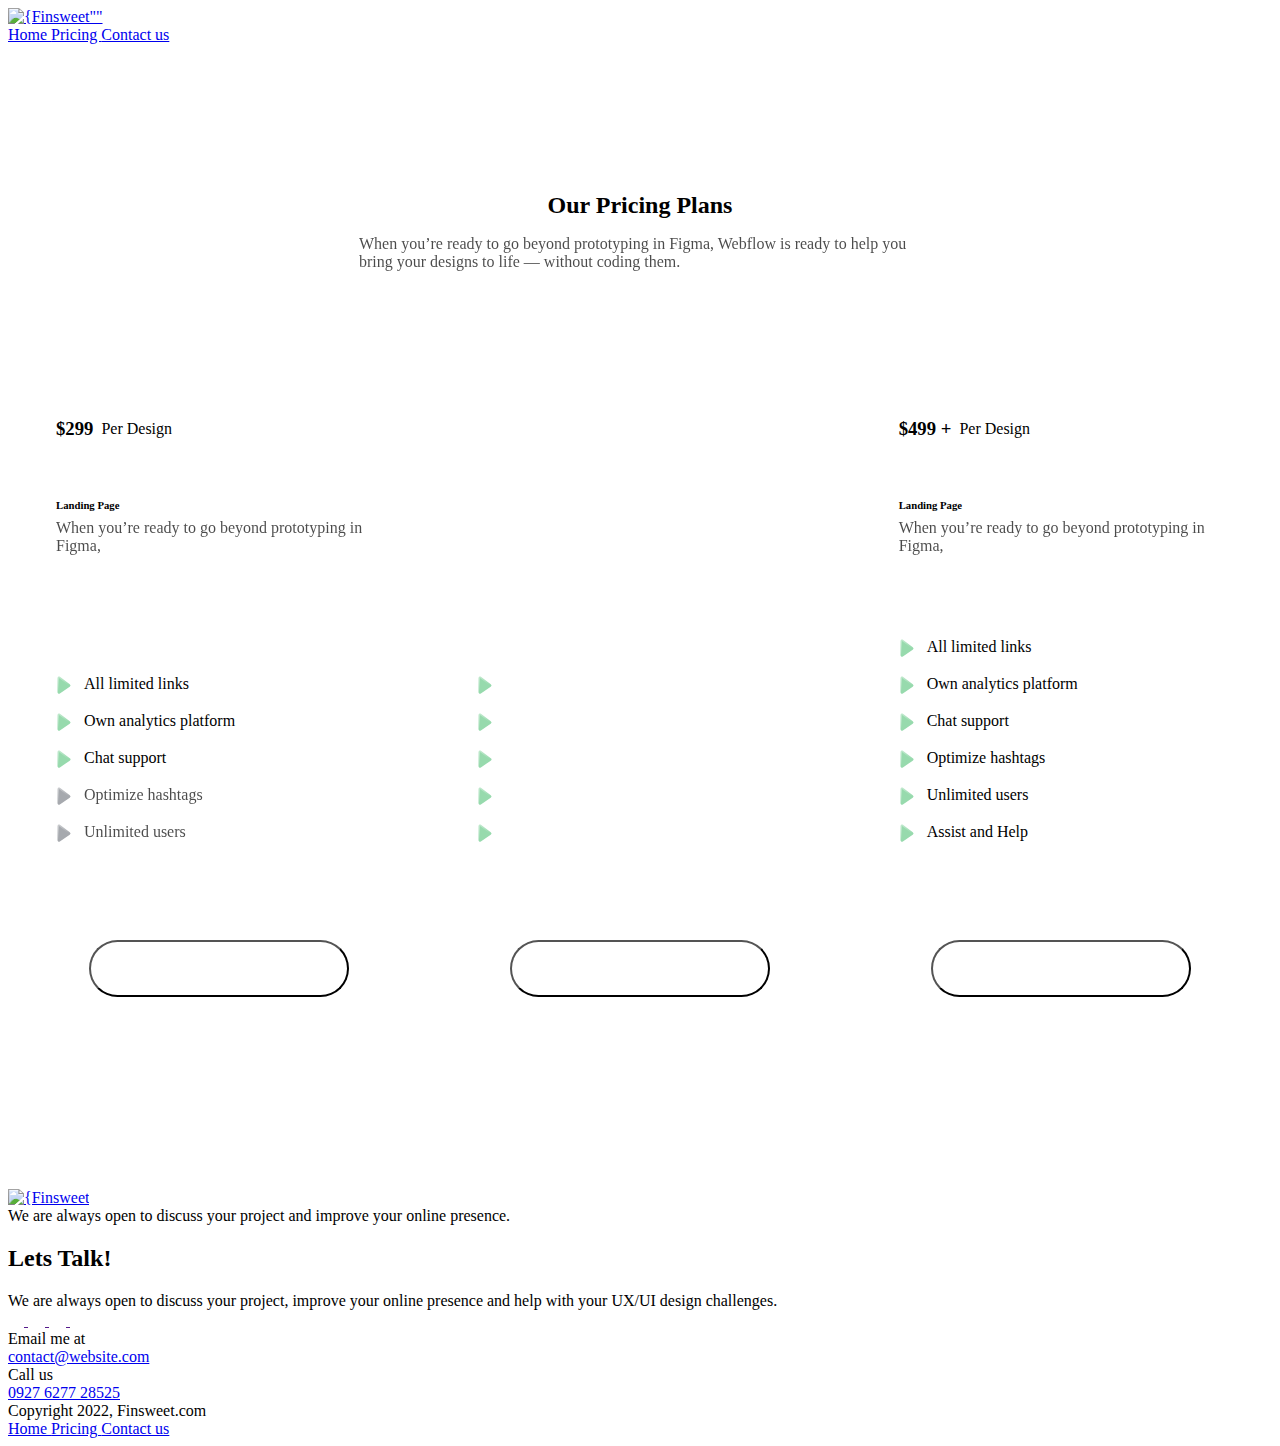
==== Task_1/pricing.html @ 84eacfb2 "implement pricing page" ====
<!doctype html>
<html lang="en">
<head>
  <meta charset="UTF-8">
  <meta
    name="viewport"
    content="width=device-width, user-scalable=no, initial-scale=1.0, maximum-scale=1.0, minimum-scale=1.0">
  <meta
    http-equiv="X-UA-Compatible"
    content="ie=edge">
  <title>{Finsweet</title>
  <link
    rel="stylesheet"
    type="text/css"
    href="styles/style.css">
  <link
    rel="stylesheet"
    type="text/css"
    href="styles/pricing-style.css">
  <link
    rel="preconnect"
    href="https://fonts.googleapis.com">
  <link
    rel="preconnect"
    href="https://fonts.gstatic.com"
    crossorigin>
  <link
    href="https://fonts.googleapis.com/css2?family=Poppins:wght@400;500;600&display=swap"
    rel="stylesheet">
</head>
<body>
<div class="container">
  <header class="home-hero bg-w-100">
    <nav class="navbar">
      <a
        class="navbar__logo"
        href="./">
        <img
          src="assets/images/logo.svg"
          alt={Finsweet"">
      </a>

      <div class="navbar__menu">
        <a
          class="navbar__menu__link"
          href="./">
          Home
        </a>
        <a
          class="navbar__menu__link active"
          href="./pricing.html">
          Pricing
        </a>
        <a
          class="navbar__menu__link rounded-button contact-us-button"
          href="./contact-us.html">
          Contact us
        </a>
      </div>
    </nav>
  </header>

  <section class="pricing">
    <div class="pricing__heading-wrapper">
      <h2 class="pricing__heading">
        Our Pricing Plans
      </h2>

      <div class="pricing__subheading body-2">
        When you’re ready to go beyond prototyping in Figma, Webflow is ready to help you bring your designs to life — without coding them.
      </div>
    </div>

    <div class="pricing__cards-wrapper">
      <div class="pricing__card light-card">
        <div class="pricing__card__price-wrapper">
          <h3 class="pricing__card__price">
            $299
          </h3>

          <div class="pricing__card__price-description body-1">
            Per Design
          </div>
        </div>

        <div class="pricing__card__content">
          <h6 class="pricing__card__heading">
            Landing Page
          </h6>

          <div class="pricing__card__subheading body-2">
            When you’re ready to go beyond prototyping in Figma,
          </div>

          <div class="pricing__card__list">
            <div class="pricing__card__list__item body-1">
              <img
                class="pricing__card__item__list__pointer"
                src="assets/images/triangle-green-pointer.svg"
                alt="pointer">

              All limited links
            </div>

            <div class="pricing__card__list__item body-1">
              <img
                class="pricing__card__item__list__pointer"
                src="assets/images/triangle-green-pointer.svg"
                alt="pointer">

              Own analytics platform
            </div>

            <div class="pricing__card__list__item body-1">
              <img
                class="pricing__card__item__list__pointer"
                src="assets/images/triangle-green-pointer.svg"
                alt="pointer">

              Chat support
            </div>

            <div class="pricing__card__list__item body-1">
              <img
                class="pricing__card__item__list__pointer"
                src="assets/images/triangle-gray-pointer.svg"
                alt="pointer">

              <span class="inactive">
               Optimize hashtags
            </span>
            </div>

            <div class="pricing__card__list__item body-1">
              <img
                class="pricing__card__item__list__pointer"
                src="assets/images/triangle-gray-pointer.svg"
                alt="pointer">

              <span class="inactive">
            Unlimited users
            </span>
            </div>
          </div>
        </div>

        <div class="pricing__card__button-wrapper">
          <button class="pricing__card__button">
            Get started
          </button>
        </div>
      </div>

      <div class="pricing__card dark-card">
        <div class="pricing__card_content-z-index-10">
          <div class="pricing__card__price-wrapper">
            <h3 class="pricing__card__price">
              $399
            </h3>

            <div class="pricing__card__price-description body-1">
              Multi Design
            </div>
          </div>

          <div class="pricing__card__content">
            <h6 class="pricing__card__heading">
              Website Page
            </h6>

            <div class="pricing__card__subheading body-2">
              When you’re ready to go beyond prototyping in Figma, Webflow’s ready to help.
            </div>

            <div class="pricing__card__list">
              <div class="pricing__card__list__item body-1">
                <img
                  class="pricing__card__item__list__pointer"
                  src="assets/images/triangle-green-pointer.svg"
                  alt="pointer">

                All limited links
              </div>

              <div class="pricing__card__list__item body-1">
                <img
                  class="pricing__card__item__list__pointer"
                  src="assets/images/triangle-green-pointer.svg"
                  alt="pointer">

                Own analytics platform
              </div>

              <div class="pricing__card__list__item body-1">
                <img
                  class="pricing__card__item__list__pointer"
                  src="assets/images/triangle-green-pointer.svg"
                  alt="pointer">

                Chat support
              </div>

              <div class="pricing__card__list__item body-1">
                <img
                  class="pricing__card__item__list__pointer"
                  src="assets/images/triangle-green-pointer.svg"
                  alt="pointer">

                <span>
               Optimize hashtags
            </span>
              </div>

              <div class="pricing__card__list__item body-1">
                <img
                  class="pricing__card__item__list__pointer"
                  src="assets/images/triangle-green-pointer.svg"
                  alt="pointer">

                <span>
            Unlimited users
            </span>
              </div>
            </div>
          </div>

          <div class="pricing__card__button-wrapper">
            <button class="pricing__card__button">
              Get started
            </button>
          </div>
        </div>
      </div>

      <div class="pricing__card light-card">
        <div class="pricing__card__price-wrapper">
          <h3 class="pricing__card__price">
            $499 +
          </h3>

          <div class="pricing__card__price-description body-1">
            Per Design
          </div>
        </div>

        <div class="pricing__card__content">
          <h6 class="pricing__card__heading">
            Landing Page
          </h6>

          <div class="pricing__card__subheading body-2">
            When you’re ready to go beyond prototyping in Figma,
          </div>

          <div class="pricing__card__list">
            <div class="pricing__card__list__item body-1">
              <img
                class="pricing__card__item__list__pointer"
                src="assets/images/triangle-green-pointer.svg"
                alt="pointer">

              All limited links
            </div>

            <div class="pricing__card__list__item body-1">
              <img
                class="pricing__card__item__list__pointer"
                src="assets/images/triangle-green-pointer.svg"
                alt="pointer">

              Own analytics platform
            </div>

            <div class="pricing__card__list__item body-1">
              <img
                class="pricing__card__item__list__pointer"
                src="assets/images/triangle-green-pointer.svg"
                alt="pointer">

              Chat support
            </div>

            <div class="pricing__card__list__item body-1">
              <img
                class="pricing__card__item__list__pointer"
                src="assets/images/triangle-green-pointer.svg"
                alt="pointer">

              <span>
               Optimize hashtags
              </span>
            </div>

            <div class="pricing__card__list__item body-1">
              <img
                class="pricing__card__item__list__pointer"
                src="assets/images/triangle-green-pointer.svg"
                alt="pointer">

              <span>
                Unlimited users
              </span>
            </div>

            <div class="pricing__card__list__item body-1">
              <img
                class="pricing__card__item__list__pointer"
                src="assets/images/triangle-green-pointer.svg"
                alt="pointer">

              <span>
                Assist and Help
              </span>
            </div>
          </div>
        </div>

        <div class="pricing__card__button-wrapper">
          <button class="pricing__card__button">
            Contact us
          </button>
        </div>
      </div>
    </div>
  </section>

  <section class="footer">
    <div class="footer__content-wrapper bg-w-100">
      <div class="footer__content">
        <div class="footer__content__item">
          <div class="footer__content__item__logo">
            <a
              href="./">
              <img
                src="assets/images/logo.svg"
                alt="{Finsweet">
            </a>
          </div>

          <div class="footer__content__item__content label-2">
            We are always open to discuss your project and improve your online presence.
          </div>
        </div>

        <div class="footer__content__item">
          <h2 class="footer__content__item__heading">
            Lets Talk!
          </h2>

          <div class="footer__content__item__content body-1">
            We are always open to discuss your project, improve your online presence and help with your UX/UI design challenges.
          </div>

          <div class="footer__content__item__social-media">
            <a
              class="footer__content__item__social-media__item"
              href=""
              onclick="return false;">
              <svg
                width="16"
                height="16"
                viewBox="0 0 16 16"
                fill="none"
                xmlns="http://www.w3.org/2000/svg">
                <g clip-path="url(#clip0_4744_577)">
                  <path
                    d="M16 8a8 8 0 1 0-9.25 7.903v-5.59H4.719V8H6.75V6.237c0-2.005 1.194-3.112 3.022-3.112.875 0 1.79.156 1.79.156V5.25h-1.008c-.994 0-1.304.617-1.304 1.25V8h2.219l-.355 2.313H9.25v5.59A8.002 8.002 0 0 0 16 8Z"
                    fill="#fff"/>
                </g>
                <defs>
                  <clipPath id="clip0_4744_577">
                    <path
                      fill="#fff"
                      d="M0 0h16v16H0z"/>
                  </clipPath>
                </defs>
              </svg>
            </a>

            <a
              class="footer__content__item__social-media__item"
              href=""
              onclick="return false;">
              <svg
                width="17"
                height="16"
                viewBox="0 0 17 16"
                fill="none"
                xmlns="http://www.w3.org/2000/svg">
                <g clip-path="url(#clip0_4744_579)">
                  <path
                    d="M5.7 14.5c6.036 0 9.338-5.002 9.338-9.338 0-.14-.003-.285-.01-.425a6.665 6.665 0 0 0 1.638-1.7 6.472 6.472 0 0 1-1.884.516 3.3 3.3 0 0 0 1.443-1.815 6.598 6.598 0 0 1-2.083.796 3.287 3.287 0 0 0-5.596 2.993A9.323 9.323 0 0 1 1.78 2.1a3.286 3.286 0 0 0 1.016 4.38 3.287 3.287 0 0 1-1.487-.409v.04a3.281 3.281 0 0 0 2.634 3.22 3.28 3.28 0 0 1-1.481.056 3.289 3.289 0 0 0 3.065 2.281 6.583 6.583 0 0 1-4.862 1.358 9.312 9.312 0 0 0 5.033 1.475Z"
                    fill="#fff"/>
                </g>
                <defs>
                  <clipPath id="clip0_4744_579">
                    <path
                      fill="#fff"
                      d="M.666 0h16v16h-16z"/>
                  </clipPath>
                </defs>
              </svg>
            </a>

            <a
              class="footer__content__item__social-media__item"
              href=""
              onclick="return false;">
              <svg
                width="17"
                height="16"
                viewBox="0 0 17 16"
                fill="none"
                xmlns="http://www.w3.org/2000/svg">
                <g
                  clip-path="url(#clip0_4744_581)"
                  fill="#fff">
                  <path
                    d="M8.334 1.44c2.138 0 2.39.01 3.231.048.782.034 1.203.165 1.485.274.371.144.64.32.918.597.282.282.454.547.597.92.11.28.24.705.275 1.484.038.843.047 1.096.047 3.23 0 2.138-.01 2.391-.047 3.232-.034.781-.165 1.203-.275 1.484a2.477 2.477 0 0 1-.597.92 2.46 2.46 0 0 1-.918.596c-.282.11-.707.24-1.485.275-.843.037-1.097.047-3.231.047-2.138 0-2.39-.01-3.231-.047-.782-.034-1.203-.166-1.485-.275a2.472 2.472 0 0 1-.918-.597 2.46 2.46 0 0 1-.597-.919c-.11-.28-.24-.706-.275-1.484-.038-.844-.047-1.097-.047-3.231 0-2.138.01-2.39.047-3.231.034-.782.165-1.204.275-1.485.143-.372.318-.64.597-.919a2.46 2.46 0 0 1 .918-.597c.282-.109.707-.24 1.485-.274.84-.038 1.093-.047 3.231-.047Zm0-1.44C6.162 0 5.89.01 5.037.047c-.85.037-1.434.175-1.94.372a3.905 3.905 0 0 0-1.42.925 3.92 3.92 0 0 0-.924 1.415C.556 3.27.418 3.85.38 4.7.343 5.556.334 5.828.334 8c0 2.172.01 2.444.047 3.297.037.85.175 1.434.372 1.94.206.529.478.976.925 1.42.443.443.89.718 1.415.921.51.197 1.091.335 1.941.372.853.038 1.125.047 3.297.047s2.444-.01 3.297-.047c.85-.037 1.434-.175 1.94-.372a3.91 3.91 0 0 0 1.416-.922c.444-.444.719-.89.922-1.415.197-.51.334-1.091.372-1.941.037-.853.047-1.125.047-3.297s-.01-2.444-.047-3.297c-.038-.85-.175-1.434-.372-1.94a3.747 3.747 0 0 0-.916-1.422 3.91 3.91 0 0 0-1.415-.922c-.51-.197-1.091-.334-1.941-.372-.856-.04-1.128-.05-3.3-.05Z"/>
                  <path d="M8.334 3.89a4.11 4.11 0 0 0 0 8.22 4.11 4.11 0 0 0 0-8.22Zm0 6.776a2.666 2.666 0 1 1 0-5.332 2.666 2.666 0 0 1 0 5.332Zm5.231-6.937a.96.96 0 1 1-1.919 0 .96.96 0 0 1 1.92 0Z"/>
                </g>
                <defs>
                  <clipPath id="clip0_4744_581">
                    <path
                      fill="#fff"
                      d="M.334 0h16v16h-16z"/>
                  </clipPath>
                </defs>
              </svg>
            </a>

            <a
              class="footer__content__item__social-media__item"
              href=""
              onclick="return false;">
              <svg
                width="16"
                height="16"
                viewBox="0 0 16 16"
                fill="none"
                xmlns="http://www.w3.org/2000/svg">
                <g clip-path="url(#clip0_4744_586)">
                  <path
                    d="M14.816 0H1.18C.528 0 0 .516 0 1.153v13.69A1.17 1.17 0 0 0 1.181 16h13.635c.653 0 1.184-.519 1.184-1.153V1.153C16 .516 15.469 0 14.816 0ZM4.746 13.634H2.373V5.997h2.375v7.637ZM3.56 4.956a1.376 1.376 0 1 1-.004-2.751 1.376 1.376 0 0 1 .004 2.751Zm10.075 8.678h-2.372V9.922c0-.885-.015-2.025-1.234-2.025-1.234 0-1.422.966-1.422 1.962v3.775h-2.37V5.997h2.275V7.04h.032c.315-.6 1.09-1.235 2.243-1.235 2.404 0 2.847 1.582 2.847 3.638v4.19Z"
                    fill="#fff"/>
                </g>
                <defs>
                  <clipPath id="clip0_4744_586">
                    <path
                      fill="#fff"
                      d="M0 0h16v16H0z"/>
                  </clipPath>
                </defs>
              </svg>
            </a>
          </div>
        </div>
      </div>

      <div class="footer__contact-info">
        <div class="footer__contact-info__item">
          <div class="footer__contact-info__item__heading label-1">
            Email me at
          </div>

          <a
            class="footer__contact-info__item__content body-1"
            href="mailto: contact@website.com">
            contact@website.com
          </a>
        </div>

        <div class="footer__contact-info__item">
          <div class="footer__contact-info__item__heading label-1">
            Call us
          </div>

          <a
            class="footer__contact-info__item__content body-1"
            href="tel:0927627728525">
            0927 6277 28525
          </a>
        </div>
      </div>
    </div>

    <div class="footer__links-wrapper">
      <div class="body-2">
        Copyright 2022, Finsweet.com
      </div>

      <div class="footer__links">
        <a
          class="footer__links__item body-2"
          href="./">
          Home
        </a>

        <a
          class="footer__links__item body-2"
          href="./pricing.html">
          Pricing
        </a>

        <a
          class="footer__links__item body-2"
          href="./contact-us.html">
          Contact us
        </a>
      </div>
    </div>
  </section>
</div>
</body>
</html>
---- Task_1/styles/pricing-style.css ----
.navbar {
    margin-bottom: 0;
}

.pricing {
    padding: 128px 0;
}

.pricing__heading-wrapper {
    display: flex;
    flex-direction: column;
    align-items: center;
    color: var(--dark-blue);
    margin-bottom: 4rem;
}

.pricing__heading {
    margin-bottom: 1rem;
}

.pricing__subheading {
    opacity: 0.7;
    max-width: 562px;
}

.pricing__cards-wrapper {
    display: flex;
    justify-content: space-between;
}

.pricing__card {
    width: calc((100% - 4rem) / 3);
    padding: 4rem 3rem;
    border-radius: 12px;
    color: var(--dark-blue);
}

.light-card {
    background-color: var(--grey);
}

.dark-card {
    background-color: var(--tint-blue);
    color: #FFF;
    position: relative;
    overflow: hidden;
}

.pricing__card_content-z-index-10 {
    position: relative;
    z-index: 10;
}

.dark-card::after {
    position: absolute;
    content: '';
    top: 0;
    left: 50%;
    translate: -50% -50%;
    background: rgba(255, 255, 255, 0.06);
    width: 1150px;
    height: 1150px;
    border-radius: 50%;
}

.pricing__card__price-wrapper {
    display: flex;
    align-items: center;
    margin-bottom: 1rem;
}

.pricing__card__price {
    margin-right: 0.5rem;
}

.pricing__card__price-description {
    color: var(--royal-blue);
}

.pricing__card.dark-card .pricing__card__price-description {
    color: var(--yellow);
}

.pricing__card__content {
    display: flex;
    flex-direction: column;
    margin-bottom: 6rem;
    height: 370px;
}

.pricing__card__heading {
    margin-bottom: 0.5rem;
}

.pricing__card__subheading {
    opacity: 0.7;
}

.pricing__card__list {
    margin-top: auto;
}

.pricing__card__list__item {
    display: flex;
    color: var(--dark-blue);
}

.pricing__card__list__item:not(:last-child) {
    margin-bottom: 1rem;
}

.pricing__card__item__list__pointer {
    margin-right: 12px;
}

.pricing__card.dark-card .pricing__card__list__item {
    color: #FFF;
}

.pricing__card.dark-card .pricing__card__subheading {
    margin-bottom: 4rem;
}

.inactive {
    opacity: 0.7;
}

.pricing__card__button-wrapper {
    width: 100%;
    display: flex;
    justify-content: center;
}

.pricing__card__button {
    width: 80%;
    border-radius: 41px;
    font-size: 18px;
    padding: 1rem;
    background-color: var(--dark-blue);
    color: #FFF;
}

.pricing__card__button:hover {
    opacity: 0.7;
}

.pricing__card.dark-card .pricing__card__button {
    background-color: var(--yellow);
    color: var(--dark-blue);
}
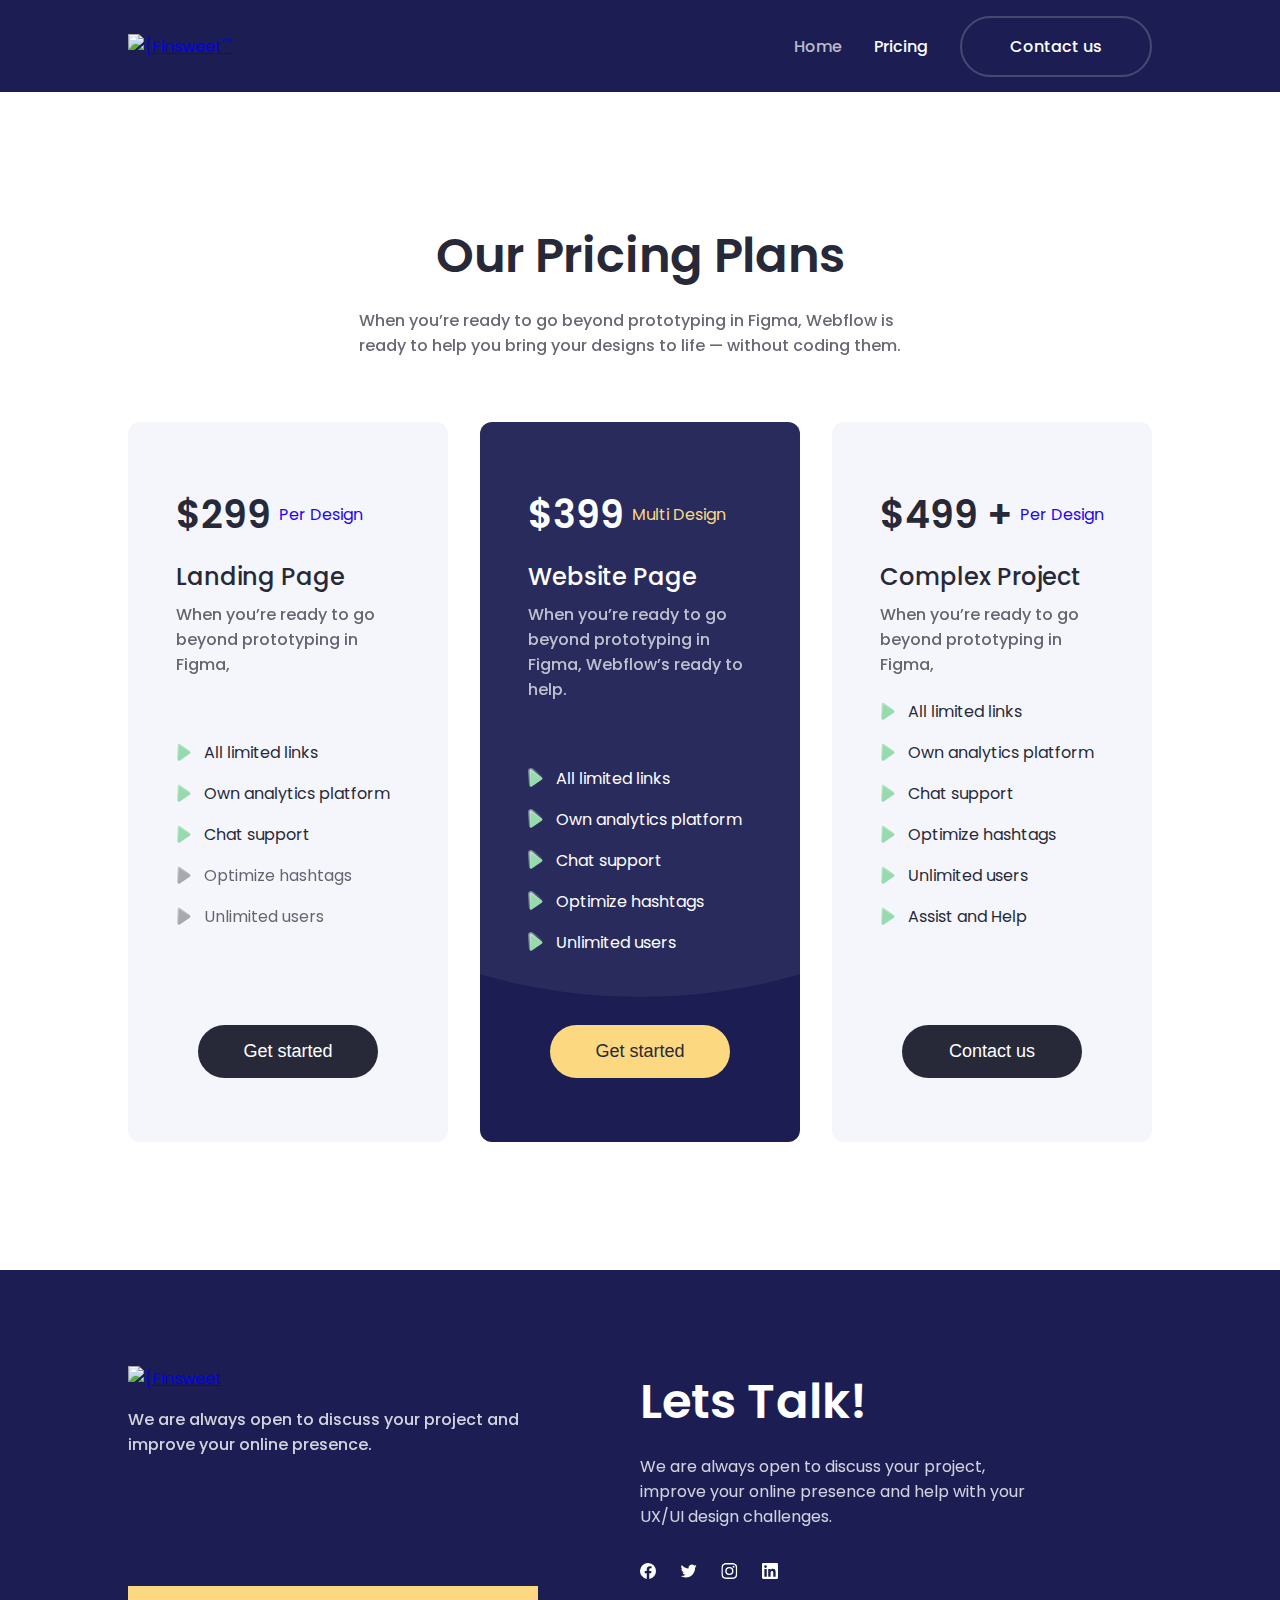
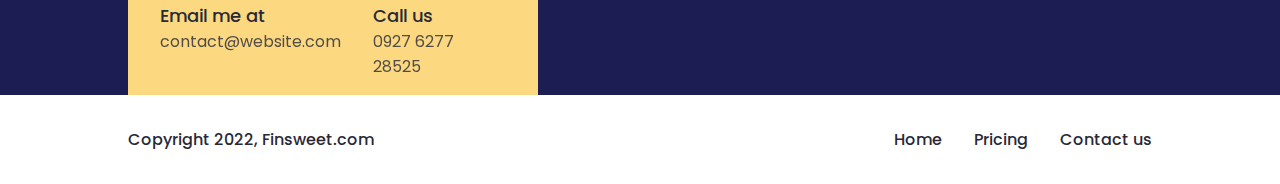
==== commit eca67b95: "refactoring icons" ====
--- a/Task_1/pricing.html
+++ b/Task_1/pricing.html
@@ -96,7 +96,7 @@
             <div class="pricing__card__list__item body-1">
               <img
                 class="pricing__card__item__list__pointer"
-                src="assets/images/triangle-green-pointer.svg"
+                src="assets/images/icons/triangle-green-pointer.svg"
                 alt="pointer">
 
               All limited links
@@ -105,7 +105,7 @@
             <div class="pricing__card__list__item body-1">
               <img
                 class="pricing__card__item__list__pointer"
-                src="assets/images/triangle-green-pointer.svg"
+                src="assets/images/icons/triangle-green-pointer.svg"
                 alt="pointer">
 
               Own analytics platform
@@ -114,7 +114,7 @@
             <div class="pricing__card__list__item body-1">
               <img
                 class="pricing__card__item__list__pointer"
-                src="assets/images/triangle-green-pointer.svg"
+                src="assets/images/icons/triangle-green-pointer.svg"
                 alt="pointer">
 
               Chat support
@@ -123,7 +123,7 @@
             <div class="pricing__card__list__item body-1">
               <img
                 class="pricing__card__item__list__pointer"
-                src="assets/images/triangle-gray-pointer.svg"
+                src="assets/images/icons/triangle-gray-pointer.svg"
                 alt="pointer">
 
               <span class="inactive">
@@ -134,7 +134,7 @@
             <div class="pricing__card__list__item body-1">
               <img
                 class="pricing__card__item__list__pointer"
-                src="assets/images/triangle-gray-pointer.svg"
+                src="assets/images/icons/triangle-gray-pointer.svg"
                 alt="pointer">
 
               <span class="inactive">
@@ -176,7 +176,7 @@
               <div class="pricing__card__list__item body-1">
                 <img
                   class="pricing__card__item__list__pointer"
-                  src="assets/images/triangle-green-pointer.svg"
+                  src="assets/images/icons/triangle-green-pointer.svg"
                   alt="pointer">
 
                 All limited links
@@ -185,7 +185,7 @@
               <div class="pricing__card__list__item body-1">
                 <img
                   class="pricing__card__item__list__pointer"
-                  src="assets/images/triangle-green-pointer.svg"
+                  src="assets/images/icons/triangle-green-pointer.svg"
                   alt="pointer">
 
                 Own analytics platform
@@ -194,7 +194,7 @@
               <div class="pricing__card__list__item body-1">
                 <img
                   class="pricing__card__item__list__pointer"
-                  src="assets/images/triangle-green-pointer.svg"
+                  src="assets/images/icons/triangle-green-pointer.svg"
                   alt="pointer">
 
                 Chat support
@@ -203,7 +203,7 @@
               <div class="pricing__card__list__item body-1">
                 <img
                   class="pricing__card__item__list__pointer"
-                  src="assets/images/triangle-green-pointer.svg"
+                  src="assets/images/icons/triangle-green-pointer.svg"
                   alt="pointer">
 
                 <span>
@@ -214,7 +214,7 @@
               <div class="pricing__card__list__item body-1">
                 <img
                   class="pricing__card__item__list__pointer"
-                  src="assets/images/triangle-green-pointer.svg"
+                  src="assets/images/icons/triangle-green-pointer.svg"
                   alt="pointer">
 
                 <span>
@@ -245,7 +245,7 @@
 
         <div class="pricing__card__content">
           <h6 class="pricing__card__heading">
-            Landing Page
+            Complex Project
           </h6>
 
           <div class="pricing__card__subheading body-2">
@@ -256,7 +256,7 @@
             <div class="pricing__card__list__item body-1">
               <img
                 class="pricing__card__item__list__pointer"
-                src="assets/images/triangle-green-pointer.svg"
+                src="assets/images/icons/triangle-green-pointer.svg"
                 alt="pointer">
 
               All limited links
@@ -265,7 +265,7 @@
             <div class="pricing__card__list__item body-1">
               <img
                 class="pricing__card__item__list__pointer"
-                src="assets/images/triangle-green-pointer.svg"
+                src="assets/images/icons/triangle-green-pointer.svg"
                 alt="pointer">
 
               Own analytics platform
@@ -274,7 +274,7 @@
             <div class="pricing__card__list__item body-1">
               <img
                 class="pricing__card__item__list__pointer"
-                src="assets/images/triangle-green-pointer.svg"
+                src="assets/images/icons/triangle-green-pointer.svg"
                 alt="pointer">
 
               Chat support
@@ -283,7 +283,7 @@
             <div class="pricing__card__list__item body-1">
               <img
                 class="pricing__card__item__list__pointer"
-                src="assets/images/triangle-green-pointer.svg"
+                src="assets/images/icons/triangle-green-pointer.svg"
                 alt="pointer">
 
               <span>
@@ -294,7 +294,7 @@
             <div class="pricing__card__list__item body-1">
               <img
                 class="pricing__card__item__list__pointer"
-                src="assets/images/triangle-green-pointer.svg"
+                src="assets/images/icons/triangle-green-pointer.svg"
                 alt="pointer">
 
               <span>
@@ -305,7 +305,7 @@
             <div class="pricing__card__list__item body-1">
               <img
                 class="pricing__card__item__list__pointer"
-                src="assets/images/triangle-green-pointer.svg"
+                src="assets/images/icons/triangle-green-pointer.svg"
                 alt="pointer">
 
               <span>
@@ -356,102 +356,36 @@
               class="footer__content__item__social-media__item"
               href=""
               onclick="return false;">
-              <svg
-                width="16"
-                height="16"
-                viewBox="0 0 16 16"
-                fill="none"
-                xmlns="http://www.w3.org/2000/svg">
-                <g clip-path="url(#clip0_4744_577)">
-                  <path
-                    d="M16 8a8 8 0 1 0-9.25 7.903v-5.59H4.719V8H6.75V6.237c0-2.005 1.194-3.112 3.022-3.112.875 0 1.79.156 1.79.156V5.25h-1.008c-.994 0-1.304.617-1.304 1.25V8h2.219l-.355 2.313H9.25v5.59A8.002 8.002 0 0 0 16 8Z"
-                    fill="#fff"/>
-                </g>
-                <defs>
-                  <clipPath id="clip0_4744_577">
-                    <path
-                      fill="#fff"
-                      d="M0 0h16v16H0z"/>
-                  </clipPath>
-                </defs>
-              </svg>
+              <img
+                src="assets/images/social-media/facebook.svg"
+                alt="facebook">
             </a>
 
             <a
               class="footer__content__item__social-media__item"
               href=""
               onclick="return false;">
-              <svg
-                width="17"
-                height="16"
-                viewBox="0 0 17 16"
-                fill="none"
-                xmlns="http://www.w3.org/2000/svg">
-                <g clip-path="url(#clip0_4744_579)">
-                  <path
-                    d="M5.7 14.5c6.036 0 9.338-5.002 9.338-9.338 0-.14-.003-.285-.01-.425a6.665 6.665 0 0 0 1.638-1.7 6.472 6.472 0 0 1-1.884.516 3.3 3.3 0 0 0 1.443-1.815 6.598 6.598 0 0 1-2.083.796 3.287 3.287 0 0 0-5.596 2.993A9.323 9.323 0 0 1 1.78 2.1a3.286 3.286 0 0 0 1.016 4.38 3.287 3.287 0 0 1-1.487-.409v.04a3.281 3.281 0 0 0 2.634 3.22 3.28 3.28 0 0 1-1.481.056 3.289 3.289 0 0 0 3.065 2.281 6.583 6.583 0 0 1-4.862 1.358 9.312 9.312 0 0 0 5.033 1.475Z"
-                    fill="#fff"/>
-                </g>
-                <defs>
-                  <clipPath id="clip0_4744_579">
-                    <path
-                      fill="#fff"
-                      d="M.666 0h16v16h-16z"/>
-                  </clipPath>
-                </defs>
-              </svg>
+              <img
+                src="assets/images/social-media/twitter.svg"
+                alt="twitter">
             </a>
 
             <a
               class="footer__content__item__social-media__item"
               href=""
               onclick="return false;">
-              <svg
-                width="17"
-                height="16"
-                viewBox="0 0 17 16"
-                fill="none"
-                xmlns="http://www.w3.org/2000/svg">
-                <g
-                  clip-path="url(#clip0_4744_581)"
-                  fill="#fff">
-                  <path
-                    d="M8.334 1.44c2.138 0 2.39.01 3.231.048.782.034 1.203.165 1.485.274.371.144.64.32.918.597.282.282.454.547.597.92.11.28.24.705.275 1.484.038.843.047 1.096.047 3.23 0 2.138-.01 2.391-.047 3.232-.034.781-.165 1.203-.275 1.484a2.477 2.477 0 0 1-.597.92 2.46 2.46 0 0 1-.918.596c-.282.11-.707.24-1.485.275-.843.037-1.097.047-3.231.047-2.138 0-2.39-.01-3.231-.047-.782-.034-1.203-.166-1.485-.275a2.472 2.472 0 0 1-.918-.597 2.46 2.46 0 0 1-.597-.919c-.11-.28-.24-.706-.275-1.484-.038-.844-.047-1.097-.047-3.231 0-2.138.01-2.39.047-3.231.034-.782.165-1.204.275-1.485.143-.372.318-.64.597-.919a2.46 2.46 0 0 1 .918-.597c.282-.109.707-.24 1.485-.274.84-.038 1.093-.047 3.231-.047Zm0-1.44C6.162 0 5.89.01 5.037.047c-.85.037-1.434.175-1.94.372a3.905 3.905 0 0 0-1.42.925 3.92 3.92 0 0 0-.924 1.415C.556 3.27.418 3.85.38 4.7.343 5.556.334 5.828.334 8c0 2.172.01 2.444.047 3.297.037.85.175 1.434.372 1.94.206.529.478.976.925 1.42.443.443.89.718 1.415.921.51.197 1.091.335 1.941.372.853.038 1.125.047 3.297.047s2.444-.01 3.297-.047c.85-.037 1.434-.175 1.94-.372a3.91 3.91 0 0 0 1.416-.922c.444-.444.719-.89.922-1.415.197-.51.334-1.091.372-1.941.037-.853.047-1.125.047-3.297s-.01-2.444-.047-3.297c-.038-.85-.175-1.434-.372-1.94a3.747 3.747 0 0 0-.916-1.422 3.91 3.91 0 0 0-1.415-.922c-.51-.197-1.091-.334-1.941-.372-.856-.04-1.128-.05-3.3-.05Z"/>
-                  <path d="M8.334 3.89a4.11 4.11 0 0 0 0 8.22 4.11 4.11 0 0 0 0-8.22Zm0 6.776a2.666 2.666 0 1 1 0-5.332 2.666 2.666 0 0 1 0 5.332Zm5.231-6.937a.96.96 0 1 1-1.919 0 .96.96 0 0 1 1.92 0Z"/>
-                </g>
-                <defs>
-                  <clipPath id="clip0_4744_581">
-                    <path
-                      fill="#fff"
-                      d="M.334 0h16v16h-16z"/>
-                  </clipPath>
-                </defs>
-              </svg>
+              <img
+                src="assets/images/social-media/instagram.svg"
+                alt="instagram">
             </a>
 
             <a
               class="footer__content__item__social-media__item"
               href=""
               onclick="return false;">
-              <svg
-                width="16"
-                height="16"
-                viewBox="0 0 16 16"
-                fill="none"
-                xmlns="http://www.w3.org/2000/svg">
-                <g clip-path="url(#clip0_4744_586)">
-                  <path
-                    d="M14.816 0H1.18C.528 0 0 .516 0 1.153v13.69A1.17 1.17 0 0 0 1.181 16h13.635c.653 0 1.184-.519 1.184-1.153V1.153C16 .516 15.469 0 14.816 0ZM4.746 13.634H2.373V5.997h2.375v7.637ZM3.56 4.956a1.376 1.376 0 1 1-.004-2.751 1.376 1.376 0 0 1 .004 2.751Zm10.075 8.678h-2.372V9.922c0-.885-.015-2.025-1.234-2.025-1.234 0-1.422.966-1.422 1.962v3.775h-2.37V5.997h2.275V7.04h.032c.315-.6 1.09-1.235 2.243-1.235 2.404 0 2.847 1.582 2.847 3.638v4.19Z"
-                    fill="#fff"/>
-                </g>
-                <defs>
-                  <clipPath id="clip0_4744_586">
-                    <path
-                      fill="#fff"
-                      d="M0 0h16v16H0z"/>
-                  </clipPath>
-                </defs>
-              </svg>
+              <img
+                src="assets/images/social-media/linkedin.svg"
+                alt="linkedin">
             </a>
           </div>
         </div>
--- a/Task_1/styles/style.css
+++ b/Task_1/styles/style.css
@@ -0,0 +1,604 @@
+:root {
+    /*Colors*/
+    --royal-blue: #2405F2;
+    --dark-blue: #282938;;
+    --grey: #f4f6fc;
+    --grey_rgb: 244, 246, 252;
+    --yellow: #FCD980;
+    --tint-blue: #1C1E53;
+    --tint-blue_rgb: 28, 30, 83;
+    --accent: #EEF4FA;
+    --light-yellow: rgba(252, 217, 128, 0.1);
+    --hover-yellow: #FDE4A6;
+    --hover-dark-blue: #535460;
+
+    /*Font-size*/
+    --regular-size: 16px;
+}
+
+* {
+    padding: 0;
+    margin: 0;
+    box-sizing: border-box;
+}
+
+button {
+    border: none;
+    cursor: pointer;
+    background: transparent;
+}
+
+body {
+    font-family: 'Poppins', sans-serif;
+    font-size: var(--regular-size);
+    font-weight: 400;
+    overflow-x: hidden;
+    min-height: 100vh;
+}
+
+h1 {
+    font-size: 54px;
+    font-weight: 600;
+}
+
+h2 {
+    font-size: 48px;
+    font-weight: 600;
+}
+
+h3 {
+    font-size: 38px;
+    font-weight: 600;
+}
+
+h4 {
+    font-size: 36px;
+    font-weight: 500;
+}
+
+h5 {
+    font-size: 32px;
+    font-weight: 500;
+}
+
+h6 {
+    font-size: 24px;
+    font-weight: 500;
+}
+
+.body-1 {
+    font-size: var(--regular-size);
+    font-weight: 400;
+}
+
+.body-2 {
+    font-size: var(--regular-size);
+    font-weight: 500;
+}
+
+.label-1 {
+    font-size: 18px;
+    font-weight: 500;
+}
+
+.label-2 {
+    font-size: var(--regular-size);
+    font-weight: 500;
+}
+
+.white-text {
+    color: #FFF;
+}
+
+.d-flex {
+    display: flex;
+}
+
+.ml-2 {
+    margin-left: 0.5rem;
+}
+
+.mr-2 {
+    margin-right: 0.5rem;
+}
+
+.ml-3 {
+    margin-left: 1rem;
+}
+
+.mr-3 {
+    margin-right: 1rem;
+}
+
+.container {
+    width: 80vw;
+    min-height: 100vh;
+    margin: 0 auto;
+    display: flex;
+    flex-direction: column;
+    justify-content: space-between;
+}
+
+.home-hero {
+    display: flex;
+    flex-direction: column;
+    background-color: var(--tint-blue);
+}
+
+.bg-w-100 {
+    margin-left: -10vw !important;
+    margin-right: -10vw !important;
+    padding-right: 10vw !important;
+    padding-left: 10vw !important;
+}
+
+.navbar {
+    display: flex;
+    justify-content: space-between;
+    align-items: center;
+    color: #fff;
+    height: 92px;
+    margin-bottom: 126px;
+}
+
+.navbar__logo:hover {
+    opacity: 0.7;
+}
+
+.navbar__menu {
+    display: flex;
+    align-items: center;
+}
+
+.navbar__menu__link {
+    color: #BBBBCB;
+    font-size: var(--regular-size);
+    font-weight: 500;
+    text-decoration: none;
+}
+
+.navbar__menu__link:not(:last-child) {
+    margin-right: 2rem;
+}
+
+.navbar__menu__link.active {
+    color: #FFF;
+}
+
+.navbar__menu__link:hover {
+    color: #FFF;
+}
+
+.rounded-button {
+    border-radius: 41px;
+    padding: 1rem 3rem;
+}
+
+.contact-us-button {
+    color: #FFF;
+    border: 2px solid rgba(var(--grey_rgb), 0.2);
+}
+
+.contact-us-button:hover, .contact-us-button.active {
+    border-color: rgb(var(--grey_rgb));
+}
+
+.home-hero__body {
+    display: flex;
+    justify-content: space-between;
+    margin-bottom: 128px;
+}
+
+.home-hero__heading-wrapper {
+    width: 40%;
+}
+
+.home-hero__illustration-wrapper {
+    display: flex;
+    align-items: flex-start;
+    justify-content: flex-end;
+    width: 50%;
+}
+
+.home-hero__heading {
+    color: #FFF;
+    margin-bottom: 2rem;
+}
+
+.home-hero__subheading {
+    color: #FFF;
+    opacity: 0.7;
+    margin-bottom: 3rem;
+}
+
+.yellow-button {
+    background-color: var(--yellow);
+    color: var(--dark-blue);
+    font-size: 18px;
+    font-weight: 500;
+}
+
+.yellow-button:hover {
+    background-color: var(--hover-yellow);
+}
+
+.home-hero__heading-buttons {
+    display: flex;
+    align-items: center;
+}
+
+.home-hero__heading-button {
+    margin-right: 3rem;
+}
+
+.home-hero__heading-text-button:hover {
+    opacity: 0.7;
+}
+
+.home-hero__illustration {
+    width: 638px;
+    max-width: 100%;
+}
+
+.how-it-work {
+    display: flex;
+    padding: 128px 0;
+    background-color: var(--grey);
+}
+
+.how-it-work__heading-wrapper {
+    width: 40%;
+    color: var(--dark-blue);
+    padding-right: 10%;
+}
+
+.how-it-work__heading, .how-it-work__subheading {
+    margin-bottom: 1rem;
+}
+
+.how-it-work__subheading {
+    opacity: 0.7;
+}
+
+.how-it-work__heading-text-button {
+    color: var(--royal-blue);
+}
+
+.how-it-work__heading-text-button:hover {
+    opacity: 0.7;
+}
+
+.how-it-work__cards {
+    display: flex;
+    flex-wrap: wrap;
+    width: calc(600px + 1.5rem);
+    justify-content: space-between;
+}
+
+
+.how-it-work__card {
+    width: 300px;
+    margin-bottom: 1.5rem;
+}
+
+.how-it-work__card-pointer {
+    background: url("../assets/images/icons/pointer.svg");
+    width: 50px;
+    height: 50px;
+    display: flex;
+    line-height: 50px;
+    vertical-align: middle;
+    color: #FFF;
+    justify-content: center;
+    margin-bottom: 1rem;
+}
+
+.how-it-work__card-heading {
+    margin-bottom: 1rem;
+    color: var(--dark-blue);
+}
+
+.how-it-work__card-subheading {
+    color: var(--dark-blue);
+    opacity: 0.7;
+}
+
+.our-work {
+    padding: 128px 0;
+}
+
+.our-work__heading-wrapper {
+    display: flex;
+    justify-content: space-between;
+    margin-bottom: 4rem;
+}
+
+.our-work__heading {
+    color: var(--dark-blue);
+}
+
+.our-work__heading-text-button {
+    color: var(--dark-blue);
+}
+
+.our-work__heading-text-button:hover {
+    opacity: 0.7;
+}
+
+.our-work__cards-wrapper {
+    display: flex;
+}
+
+.our-work__big-card-wrapper {
+    width: 100%;
+    margin-right: 1.5rem;
+    position: relative;
+}
+
+.our-work__big-card-img, .our-work__small-card-img {
+    width: 100%;
+    height: 100%;
+    max-width: 100%;
+    object-fit: cover;
+}
+
+.our-work__small-cards-wrapper {
+    display: flex;
+    flex-direction: column;
+    justify-content: space-between;
+    width: 49%;
+}
+
+.our-work__small-card-with-hover-overlay {
+    position: relative;
+}
+
+.our-work__small-card-hover-overlay {
+    position: absolute;
+    top: 0;
+    left: 0;
+    height: 100%;
+    width: 100%;
+    padding: 0 4rem;
+    background: linear-gradient(329.39deg, var(--tint-blue) -10.96%, rgba(var(--tint-blue_rgb), 0.42) 103.96%);
+}
+
+.our-work__small-card-hover-overlay__heading {
+    color: #FFF;
+    font-size: 28px;
+    font-weight: 600;
+    margin-bottom: 1rem;
+    margin-top: 130px;
+}
+
+.our-work__small-card-hover-overlay__text-button {
+    color: var(--yellow);
+}
+
+.our-work__small-card-hover-overlay__text-button:hover {
+    opacity: 0.7;
+}
+
+.our-work__big-card-content {
+    position: absolute;
+    top: 0;
+    left: 0;
+    height: 100%;
+    width: 47%;
+    padding: 37% 3rem 0;
+    background: linear-gradient(329.39deg, var(--tint-blue) -10.96%, rgba(var(--tint-blue_rgb), 0.42) 103.96%);
+}
+
+.our-work__big-card-content__heading {
+    font-size: 28px;
+    font-weight: 600;
+    color: #FFF;
+    margin-bottom: 1rem;
+}
+
+.our-work__big-card-content__subheading {
+    color: #FFF;
+    opacity: 0.8;
+    margin-bottom: 3rem;
+}
+
+.our-work__big-card-content__text-button {
+    color: var(--yellow)
+}
+
+.our-work__big-card-content__text-button:hover {
+    opacity: 0.7;
+}
+
+.features {
+    padding: 128px 0;
+    background-color: var(--grey);
+}
+
+.features__heading-wrapper {
+    margin: 0 auto 3rem;
+    display: flex;
+    flex-direction: column;
+    align-items: center;
+}
+
+.features__subheading {
+    margin-bottom: 1rem;
+    color: var(--dark-blue);
+}
+
+.features__heading {
+    max-width: 630px;
+    text-align: center;
+    color: var(--dark-blue);
+}
+
+.features__card-wrapper {
+    display: flex;
+    flex-wrap: wrap;
+    justify-content: space-between;
+}
+
+.features__card {
+    width: calc((100% - 4rem) / 3);
+    background-color: #FFF;
+    padding: 3rem;
+    margin-bottom: 2rem;
+}
+
+.features__card__icon {
+    margin-bottom: 1.5rem;
+}
+
+.features__card__heading {
+    color: var(--dark-blue);
+    margin-bottom: 1rem;
+}
+
+.features__card__content {
+    color: var(--dark-blue);
+    opacity: 0.7;
+}
+
+.blog {
+    padding: 128px 0;
+}
+
+.blog__heading {
+    margin-bottom: 4rem;
+    color: var(--dark-blue)
+}
+
+.blog__card-wrapper {
+    display: flex;
+    justify-content: space-between;
+}
+
+.blog__card {
+    width: calc((100% - 4rem) / 3);
+}
+
+.blog__card__img {
+    margin-bottom: 40px;
+    width: 100%;
+    object-fit: cover;
+}
+
+.blog__card__date {
+    margin-bottom: 1rem;
+    color: var(--dark-blue);
+    opacity: 0.7;
+}
+
+.blog__card__heading {
+    margin-bottom: 1rem;
+    color: var(--dark-blue);
+}
+
+.blog__card__content {
+    margin-bottom: 2rem;
+    color: var(--dark-blue);
+    opacity: 0.7;
+}
+
+.blog__card__button {
+    color: var(--dark-blue);
+}
+
+.blog__card__button:hover {
+    opacity: 0.7;
+}
+
+.footer__content-wrapper {
+    padding-top: 96px;
+    background-color: var(--tint-blue);
+}
+
+.footer__content {
+    display: flex;
+    justify-content: space-between;
+}
+
+.footer__links-wrapper {
+    padding: 2rem 0;
+    display: flex;
+    justify-content: space-between;
+    color: var(--dark-blue);
+}
+
+.footer__content__item {
+    width: 50%;
+}
+
+.footer__content__item__logo {
+    margin-bottom: 1rem;
+}
+
+.footer__content__item__logo a:hover {
+    opacity: 0.7;
+}
+
+.footer__content__item__content {
+    color: #FFF;
+    opacity: 0.8;
+    max-width: 400px;
+    margin-bottom: 2rem;
+}
+
+.footer__content__item__heading {
+    color: #FFF;
+    margin-bottom: 1rem;
+}
+
+.footer__content__item__social-media {
+    display: flex;
+}
+
+.footer__content__item__social-media__item {
+    margin-right: 1.5rem;
+}
+
+.footer__content__item__social-media__item:hover {
+    opacity: 0.7;
+}
+
+.footer__contact-info {
+    display: flex;
+    padding: 1rem 2rem;
+    width: 40%;
+    background-color: var(--yellow);
+}
+
+.footer__contact-info__item {
+    display: flex;
+    flex-direction: column;
+    margin-right: 2rem;
+    color: var(--dark-blue);
+}
+
+.footer__contact-info__item__content {
+    opacity: 0.8;
+    color: var(--dark-blue);
+    text-decoration: none;
+}
+
+.footer__contact-info__item__content:hover {
+    opacity: 1;
+}
+
+.footer__links {
+    display: flex;
+}
+
+.footer__links__item {
+    color: var(--dark-blue);
+    text-decoration: none;
+}
+
+.footer__links__item:not(:last-child) {
+    margin-right: 2rem;
+}
+
+.footer__links__item:hover {
+    opacity: 0.7;
+}
